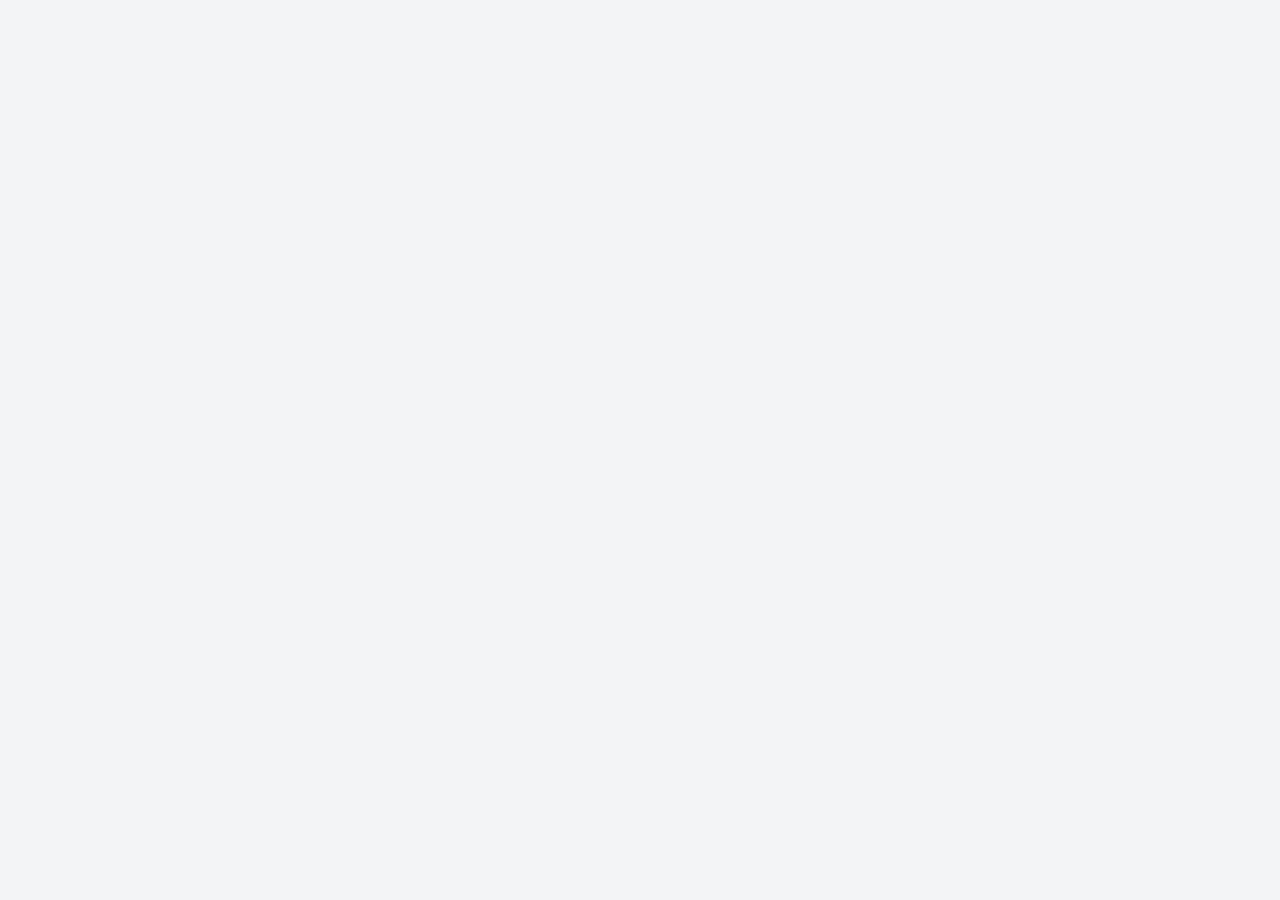
==== app.html @ f56ce1b8 "Add HTML structure for app and implement login functionality" ====
<!doctype html>
<html lang="en">
  <head>
    <meta charset="UTF-8" />
    <meta name="viewport" content="width=device-width, initial-scale=1.0" />
    <title>GitHub Issues Tracker</title>
    <link rel="stylesheet" href="style.css" />
  </head>
  <body></body>
</html>
---- style.css ----
*,
*::before,
*::after {
  box-sizing: border-box;
  margin: 0;
  padding: 0;
}

:root {
  --primary: #5b21b6;
  --primary-btn: #4f46e5;
  --bg: #f3f4f6;
  --white: #ffffff;
  --border: #e5e7eb;
  --text: #111827;
  --muted: #6b7280;
  --open-color: #16a34a;
  --closed-color: #7c3aed;
  --high: #ef4444;
  --medium: #f59e0b;
  --low: #9ca3af;
  --tag-bug-bg: #fee2e2;
  --tag-bug-text: #dc2626;
  --tag-help-bg: #fef9c3;
  --tag-help-text: #b45309;
  --tag-enh-bg: #dcfce7;
  --tag-enh-text: #15803d;
}

body {
  font-family: -apple-system, BlinkMacSystemFont, "Segoe UI", sans-serif;
  background: var(--bg);
  color: var(--text);
  min-height: 100vh;
}

body.login-body {
  background: #f3f4f6;
  display: flex;
  align-items: center;
  justify-content: center;
  min-height: 100vh;
}

.login-card {
  background: var(--white);
  border-radius: 12px;
  padding: 40px 36px;
  width: 100%;
  max-width: 400px;
  box-shadow: 0 4px 24px rgba(0, 0, 0, 0.08);
  text-align: center;
}

.login-logo {
  width: 56px;
  height: 56px;
  margin: 0 auto 16px;
}

.login-card h2 {
  font-size: 15px;
  color: var(--muted);
  font-weight: 400;
  margin-bottom: 28px;
}

.form-group {
  text-align: left;
  margin-bottom: 18px;
}
.form-group label {
  display: block;
  font-size: 13px;
  font-weight: 500;
  margin-bottom: 6px;
}

.form-group input {
  width: 100%;
  padding: 10px 12px;
  border: 1px solid var(--border);
  border-radius: 6px;
  font-size: 14px;
  outline: none;
  transition: border-color 0.2s;
}

.form-group input:focus {
  border-color: var(--primary-btn);
}
.form-hint {
  font-size: 12px;
  color: var(--primary-btn);
  margin-top: 4px;
}

.btn-signin {
  width: 100%;
  padding: 11px;
  background: var(--primary-btn);
  color: #fff;
  border: none;
  border-radius: 6px;
  font-size: 15px;
  font-weight: 600;
  cursor: pointer;
  margin-top: 4px;
  transition: background 0.2s;
}

.btn-signin:hover {
  background: #4338ca;
}

.divider {
  display: flex;
  align-items: center;
  gap: 10px;
  margin: 20px 0;
  color: var(--muted);
  font-size: 13px;
}
.divider::before,
.divider::after {
  content: "";
  flex: 1;
  height: 1px;
  background: var(--border);
}

.demo-box {
  background: #f9fafb;
  border: 1px solid var(--border);
  border-radius: 8px;
  padding: 14px;
  font-size: 13px;
  color: var(--muted);
}

.demo-box p {
  margin-bottom: 6px;
}
.demo-box strong {
  color: var(--text);
}
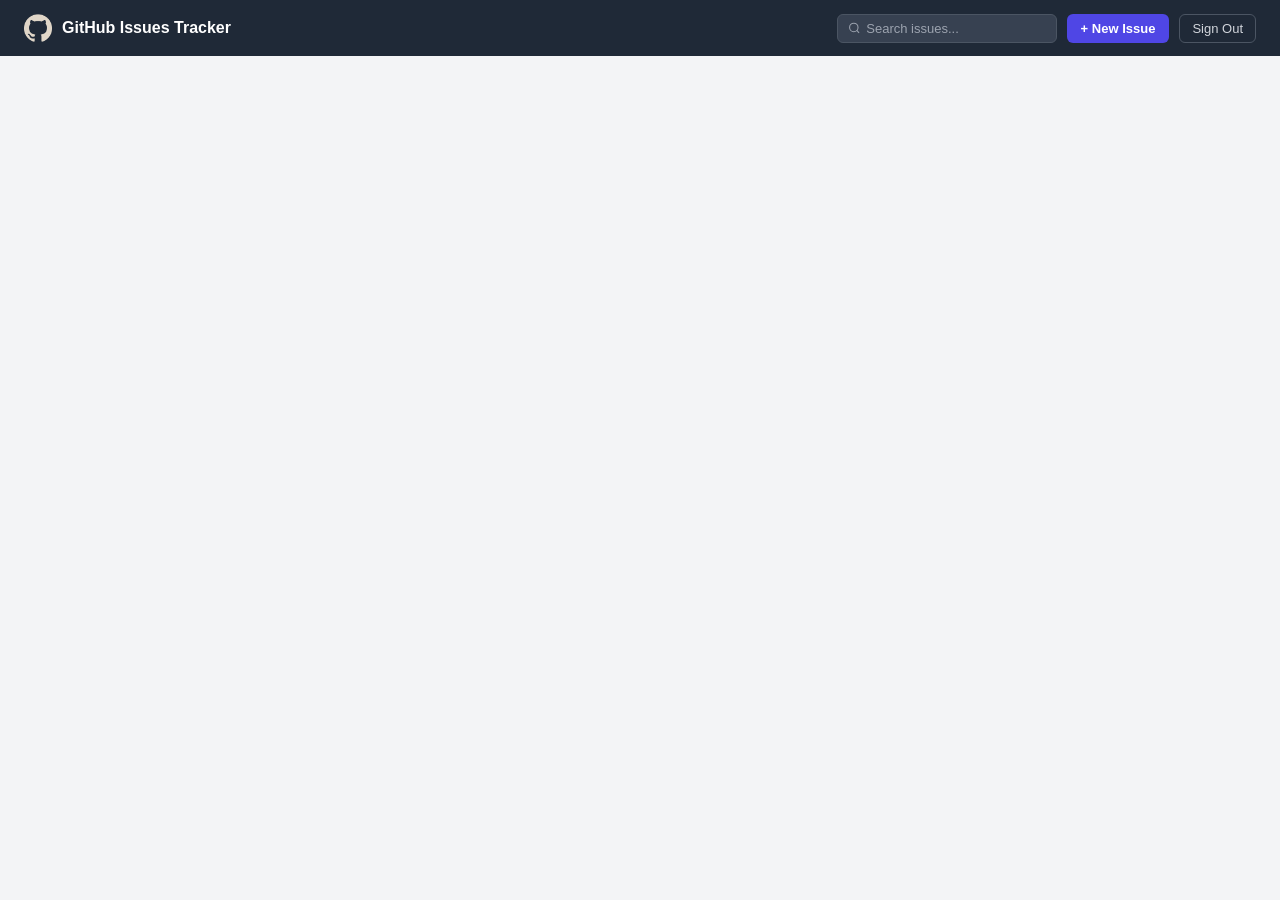
==== commit cdddc733: "Add navigation bar and styles for search and issue management" ====
--- a/app.html
+++ b/app.html
@@ -6,5 +6,30 @@
     <title>GitHub Issues Tracker</title>
     <link rel="stylesheet" href="style.css" />
   </head>
-  <body></body>
+  <body>
+    <nav class="navbar">
+      <a class="nav-brand" href="#">
+        <img src="github-logo.png" alt="GitHub" />
+        GitHub Issues Tracker
+      </a>
+      <div class="nav-right">
+        <div class="search-box">
+          <svg
+            width="14"
+            height="14"
+            fill="none"
+            stroke="currentColor"
+            stroke-width="2"
+            viewBox="0 0 24 24"
+          >
+            <circle cx="11" cy="11" r="8" />
+            <path d="m21 21-4.35-4.35" />
+          </svg>
+          <input type="text" id="searchInput" placeholder="Search issues..." />
+        </div>
+        <button class="btn-new" id="newIssueBtn">+ New Issue</button>
+        <button class="btn-logout" id="logoutBtn">Sign Out</button>
+      </div>
+    </nav>
+  </body>
 </html>
--- a/style.css
+++ b/style.css
@@ -34,6 +34,442 @@
   min-height: 100vh;
 }
 
+.navbar {
+  background: #1f2937;
+  display: flex;
+  align-items: center;
+  justify-content: space-between;
+  padding: 0 24px;
+  height: 56px;
+  position: sticky;
+  top: 0;
+  z-index: 100;
+}
+
+.nav-brand {
+  display: flex;
+  align-items: center;
+  gap: 10px;
+  color: #fff;
+  font-size: 16px;
+  font-weight: 600;
+  text-decoration: none;
+}
+
+.nav-brand img {
+  width: 28px;
+  height: 28px;
+  filter: invert(1);
+}
+
+.nav-right {
+  display: flex;
+  align-items: center;
+  gap: 10px;
+}
+
+.search-box {
+  display: flex;
+  align-items: center;
+  background: #374151;
+  border: 1px solid #4b5563;
+  border-radius: 6px;
+  padding: 6px 10px;
+  gap: 6px;
+  color: #9ca3af;
+  font-size: 13px;
+  width: 220px;
+}
+
+.search-box input {
+  background: none;
+  border: none;
+  outline: none;
+  color: #fff;
+  font-size: 13px;
+  width: 100%;
+}
+
+.search-box input::placeholder {
+  color: #9ca3af;
+}
+
+.btn-new {
+  background: var(--primary-btn);
+  color: #fff;
+  border: none;
+  border-radius: 6px;
+  padding: 7px 14px;
+  font-size: 13px;
+  font-weight: 600;
+  cursor: pointer;
+  white-space: nowrap;
+}
+
+.btn-new:hover {
+  background: #4338ca;
+}
+
+.btn-logout {
+  background: transparent;
+  color: #d1d5db;
+  border: 1px solid #4b5563;
+  border-radius: 6px;
+  padding: 6px 12px;
+  font-size: 13px;
+  cursor: pointer;
+}
+
+.btn-logout:hover {
+  background: #374151;
+  color: #fff;
+}
+
+.main {
+  max-width: 1100px;
+  margin: 0 auto;
+  padding: 24px 16px;
+}
+
+.tabs {
+  background: var(--white);
+  border: 1px solid var(--border);
+  border-radius: 8px;
+  display: flex;
+  gap: 4px;
+  padding: 6px;
+  margin-bottom: 20px;
+  width: fit-content;
+}
+
+.tab {
+  background: none;
+  border: none;
+  border-radius: 6px;
+  padding: 7px 20px;
+  font-size: 14px;
+  font-weight: 500;
+  color: var(--muted);
+  cursor: pointer;
+  transition:
+    background 0.15s,
+    color 0.15s;
+}
+
+.tab.active {
+  background: var(--primary-btn);
+  color: #fff;
+}
+.tab:not(.active):hover {
+  background: var(--bg);
+  color: var(--text);
+}
+
+.summary-bar {
+  background: var(--white);
+  border: 1px solid var(--border);
+  border-radius: 10px;
+  display: flex;
+  align-items: center;
+  justify-content: space-between;
+  padding: 16px 20px;
+  margin-bottom: 20px;
+}
+
+.summary-left {
+  display: flex;
+  align-items: center;
+  gap: 12px;
+}
+
+.summary-icon {
+  width: 40px;
+  height: 40px;
+  background: linear-gradient(135deg, #818cf8, #a78bfa);
+  border-radius: 50%;
+  display: flex;
+  align-items: center;
+  justify-content: center;
+  font-size: 18px;
+}
+
+.summary-left h2 {
+  font-size: 18px;
+  font-weight: 700;
+}
+.summary-left p {
+  font-size: 13px;
+  color: var(--muted);
+}
+
+.summary-right {
+  display: flex;
+  align-items: center;
+  gap: 16px;
+  font-size: 13px;
+  color: var(--muted);
+}
+
+.legend {
+  display: flex;
+  align-items: center;
+  gap: 5px;
+}
+.dot {
+  width: 10px;
+  height: 10px;
+  border-radius: 50%;
+  display: inline-block;
+}
+.dot.open {
+  background: var(--open-color);
+}
+.dot.closed {
+  background: var(--closed-color);
+}
+
+.grid {
+  display: grid;
+  grid-template-columns: repeat(4, 1fr);
+  gap: 14px;
+}
+
+@media (max-width: 900px) {
+  .grid {
+    grid-template-columns: repeat(2, 1fr);
+  }
+}
+@media (max-width: 560px) {
+  .grid {
+    grid-template-columns: 1fr;
+  }
+}
+
+.card {
+  background: var(--white);
+  border: 1px solid var(--border);
+  border-radius: 10px;
+  padding: 14px;
+  cursor: pointer;
+  transition:
+    box-shadow 0.2s,
+    transform 0.2s;
+  border-top: 3px solid var(--border);
+  display: flex;
+  flex-direction: column;
+  gap: 8px;
+}
+
+.card:hover {
+  box-shadow: 0 4px 16px rgba(0, 0, 0, 0.1);
+  transform: translateY(-2px);
+}
+.card.open {
+  border-top-color: var(--open-color);
+}
+.card.closed {
+  border-top-color: var(--closed-color);
+}
+
+.card-header {
+  display: flex;
+  align-items: center;
+  justify-content: space-between;
+}
+
+.card-status-icon {
+  font-size: 16px;
+}
+
+.priority-badge {
+  font-size: 11px;
+  font-weight: 600;
+  padding: 2px 8px;
+  border-radius: 20px;
+  border: 1px solid currentColor;
+}
+
+.priority-badge.high {
+  color: var(--high);
+  border-color: #fca5a5;
+  background: #fff1f2;
+}
+.priority-badge.medium {
+  color: var(--medium);
+  border-color: #fcd34d;
+  background: #fffbeb;
+}
+.priority-badge.low {
+  color: var(--low);
+  border-color: #d1d5db;
+  background: #f9fafb;
+}
+
+.card h3 {
+  font-size: 13px;
+  font-weight: 600;
+  line-height: 1.4;
+}
+.card p {
+  font-size: 12px;
+  color: var(--muted);
+  line-height: 1.5;
+}
+
+.card-tags {
+  display: flex;
+  flex-wrap: wrap;
+  gap: 5px;
+}
+
+.tag {
+  font-size: 11px;
+  font-weight: 500;
+  padding: 2px 8px;
+  border-radius: 20px;
+  display: flex;
+  align-items: center;
+  gap: 3px;
+}
+
+.tag.bug {
+  background: var(--tag-bug-bg);
+  color: var(--tag-bug-text);
+}
+.tag.help {
+  background: var(--tag-help-bg);
+  color: var(--tag-help-text);
+}
+.tag.enhancement {
+  background: var(--tag-enh-bg);
+  color: var(--tag-enh-text);
+}
+
+.card-meta {
+  font-size: 11px;
+  color: var(--muted);
+  margin-top: auto;
+}
+
+.loader {
+  width: 36px;
+  height: 36px;
+  border: 4px solid #e5e7eb;
+  border-top-color: var(--primary-btn);
+  border-radius: 50%;
+  margin: 60px auto;
+  animation: spin 0.8s linear infinite;
+}
+
+@keyframes spin {
+  to {
+    transform: rotate(360deg);
+  }
+}
+
+.modal-overlay {
+  position: fixed;
+  inset: 0;
+  background: rgba(0, 0, 0, 0.45);
+  display: flex;
+  align-items: center;
+  justify-content: center;
+  z-index: 200;
+  padding: 16px;
+}
+
+.modal-overlay.hidden {
+  display: none;
+}
+
+.modal-box {
+  background: var(--white);
+  border-radius: 12px;
+  width: 100%;
+  max-width: 480px;
+  padding: 28px;
+  box-shadow: 0 20px 60px rgba(0, 0, 0, 0.2);
+}
+
+.modal-title {
+  font-size: 18px;
+  font-weight: 700;
+  margin-bottom: 10px;
+}
+
+.modal-meta {
+  display: flex;
+  align-items: center;
+  gap: 8px;
+  font-size: 13px;
+  color: var(--muted);
+  margin-bottom: 14px;
+  flex-wrap: wrap;
+}
+
+.status-pill {
+  font-size: 12px;
+  font-weight: 600;
+  padding: 3px 10px;
+  border-radius: 20px;
+  color: #fff;
+}
+
+.status-pill.open {
+  background: var(--open-color);
+}
+.status-pill.closed {
+  background: var(--closed-color);
+}
+
+.modal-tags {
+  display: flex;
+  gap: 6px;
+  flex-wrap: wrap;
+  margin-bottom: 16px;
+}
+
+.modal-desc {
+  font-size: 13px;
+  color: #374151;
+  line-height: 1.6;
+  margin-bottom: 20px;
+}
+
+.modal-info {
+  display: grid;
+  grid-template-columns: 1fr 1fr;
+  gap: 12px;
+  margin-bottom: 24px;
+}
+
+.modal-info-item label {
+  font-size: 12px;
+  color: var(--muted);
+  display: block;
+  margin-bottom: 3px;
+}
+.modal-info-item span {
+  font-size: 14px;
+  font-weight: 600;
+}
+
+.modal-close {
+  background: var(--primary-btn);
+  color: #fff;
+  border: none;
+  border-radius: 6px;
+  padding: 9px 22px;
+  font-size: 14px;
+  font-weight: 600;
+  cursor: pointer;
+  float: right;
+}
+
+.modal-close:hover {
+  background: #4338ca;
+}
+
 body.login-body {
   background: #f3f4f6;
   display: flex;
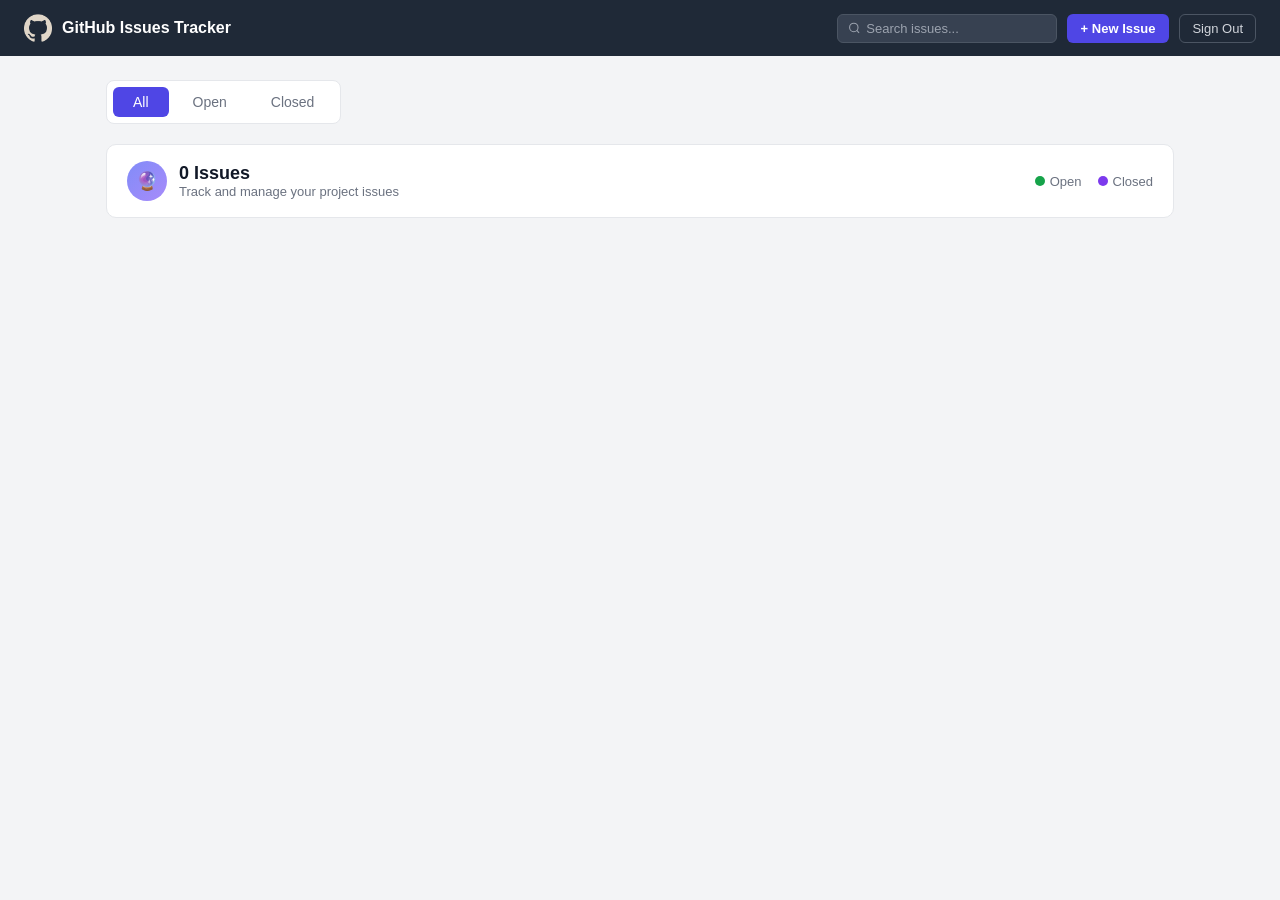
==== commit 0c3e7a0e: "Add issue summary section and modal for issue management" ====
--- a/app.html
+++ b/app.html
@@ -31,5 +31,36 @@
         <button class="btn-logout" id="logoutBtn">Sign Out</button>
       </div>
     </nav>
+
+    <div class="main">
+      <div class="tabs">
+        <button class="tab active" data-status="all">All</button>
+        <button class="tab" data-status="open">Open</button>
+        <button class="tab" data-status="closed">Closed</button>
+      </div>
+
+      <div class="summary-bar">
+        <div class="summary-left">
+          <div class="summary-icon">🔮</div>
+          <div>
+            <h2><span id="issueCount">0</span> Issues</h2>
+            <p>Track and manage your project issues</p>
+          </div>
+        </div>
+        <div class="summary-right">
+          <span class="legend"><span class="dot open"></span> Open</span>
+          <span class="legend"><span class="dot closed"></span> Closed</span>
+        </div>
+      </div>
+
+      <div id="issuesContainer" class="grid"></div>
+    </div>
+
+    <div id="modal" class="modal-overlay hidden">
+      <div class="modal-box">
+        <div id="modalBody"></div>
+        <button class="modal-close" id="closeModal">Close</button>
+      </div>
+    </div>
   </body>
 </html>
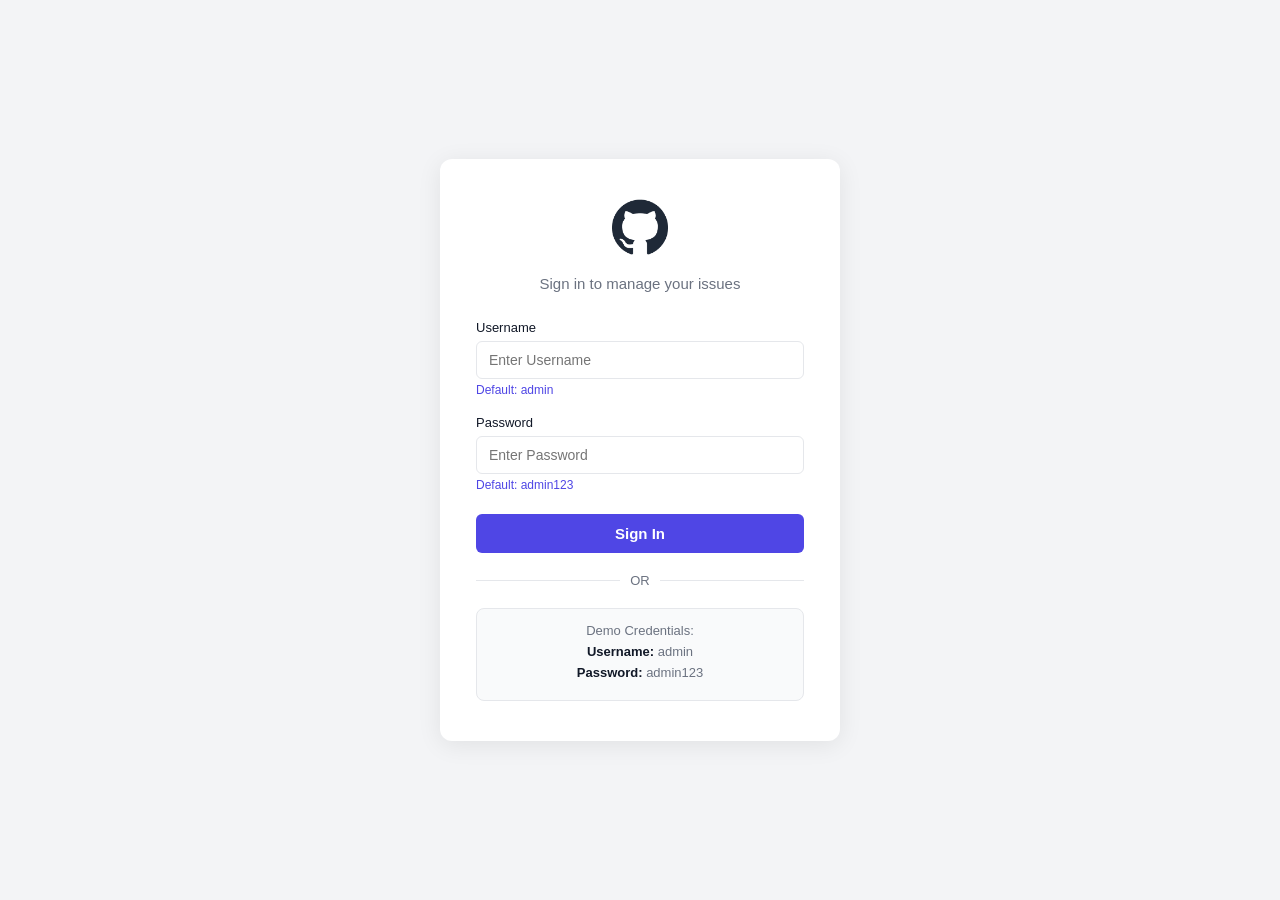
==== commit bf7b536a: "Refactor HTML structure for consistency and readability in app and index files" ====
--- a/app.html
+++ b/app.html
@@ -62,5 +62,7 @@
         <button class="modal-close" id="closeModal">Close</button>
       </div>
     </div>
+
+    <script src="app.js"></script>
   </body>
 </html>
